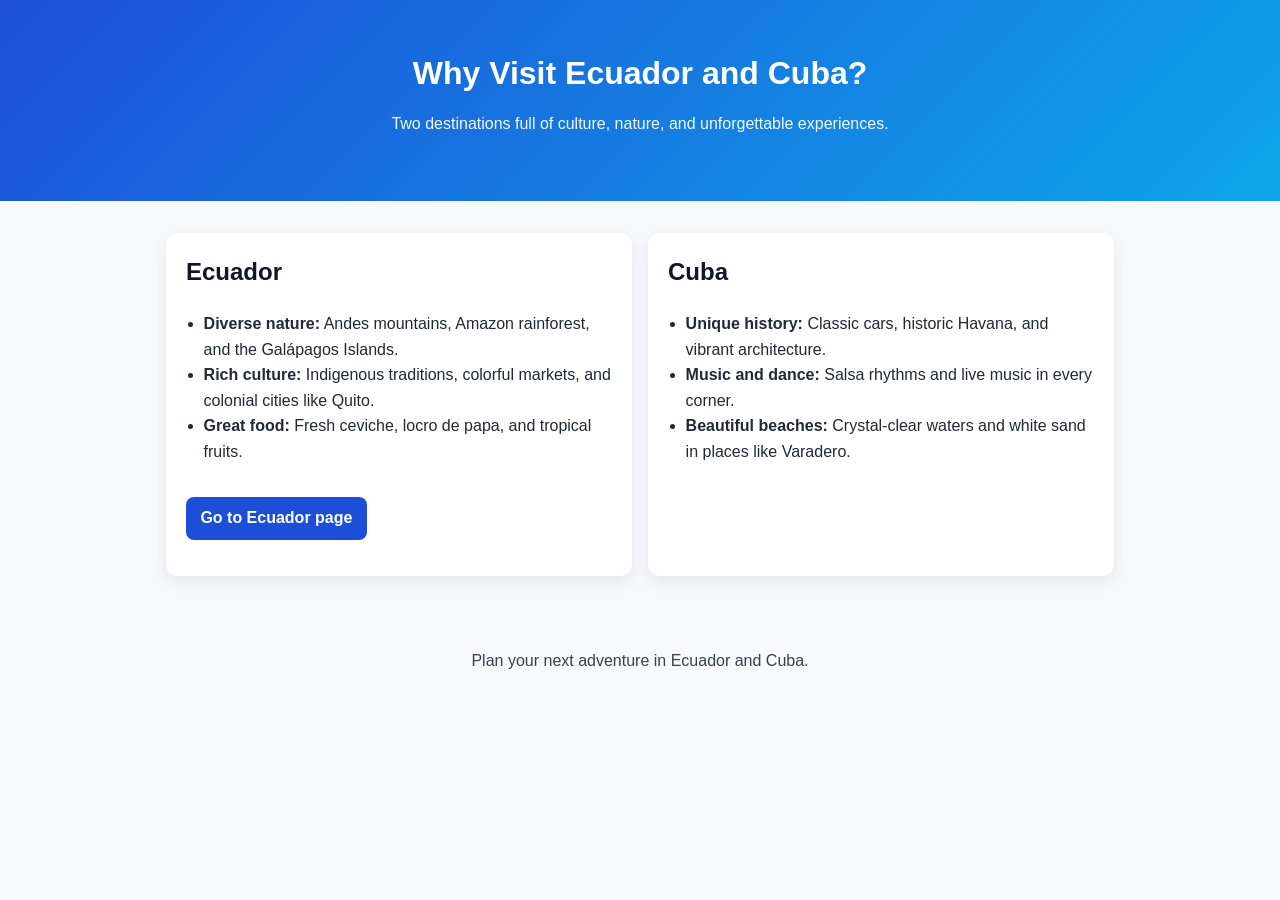
==== index.html @ ef7a4f5d "test" ====
<!DOCTYPE html>
<html lang="en">

<head>
    <meta charset="UTF-8">
    <meta name="viewport" content="width=device-width, initial-scale=1.0">
    <title>Visit Ecuador & Cuba</title>
    <link rel="stylesheet" href="index.css">
</head>

<body>
    <header class="hero">
        <h1>Why Visit Ecuador and Cuba?</h1>
        <p>Two destinations full of culture, nature, and unforgettable experiences.</p>
    </header>

    <main class="container">
        <section class="card">
            <h2>Ecuador</h2>
            <ul>
                <li><strong>Diverse nature:</strong> Andes mountains, Amazon rainforest, and the Galápagos Islands.</li>
                <li><strong>Rich culture:</strong> Indigenous traditions, colorful markets, and colonial cities like
                    Quito.</li>
                <li><strong>Great food:</strong> Fresh ceviche, locro de papa, and tropical fruits.</li>
            </ul>
            <p><a class="page-link" href="../Ecuador/ecuador.html">Go to Ecuador page</a></p>
        </section>

        <section class="card">
            <h2>Cuba</h2>
            <ul>
                <li><strong>Unique history:</strong> Classic cars, historic Havana, and vibrant architecture.</li>
                <li><strong>Music and dance:</strong> Salsa rhythms and live music in every corner.</li>
                <li><strong>Beautiful beaches:</strong> Crystal-clear waters and white sand in places like Varadero.
                </li>
            </ul>
        </section>
    </main>

    <footer>
        <p>Plan your next adventure in Ecuador and Cuba.</p>
    </footer>
</body>

</html>
---- index.css ----
:root {
	color-scheme: light;
}

* {
	box-sizing: border-box;
}

body {
	margin: 0;
	font-family: Arial, sans-serif;
	background: #f7f9fc;
	color: #1f2937;
	line-height: 1.6;
}

.hero {
	background: linear-gradient(135deg, #1d4ed8, #0ea5e9);
	color: #ffffff;
	text-align: center;
	padding: 3rem 1rem;
}

.hero h1 {
	margin: 0;
	font-size: 2rem;
}

.hero p {
	margin-top: 0.75rem;
	opacity: 0.95;
}

.container {
	max-width: 980px;
	margin: 2rem auto;
	padding: 0 1rem;
	display: grid;
	gap: 1rem;
	grid-template-columns: repeat(auto-fit, minmax(260px, 1fr));
}

.card {
	background: #ffffff;
	border-radius: 12px;
	padding: 1.25rem;
	box-shadow: 0 6px 16px rgba(0, 0, 0, 0.08);
	transition: transform 0.2s ease, box-shadow 0.2s ease;
}

.card:hover {
	transform: translateY(-3px);
	box-shadow: 0 10px 22px rgba(0, 0, 0, 0.12);
}

.card h2 {
	margin-top: 0;
	color: #0f172a;
}

.card ul {
	margin: 0;
	padding-left: 1.1rem;
}

.page-link {
	display: inline-block;
	margin-top: 1rem;
	padding: 0.55rem 0.9rem;
	background: #1d4ed8;
	color: #ffffff;
	text-decoration: none;
	border-radius: 8px;
	font-weight: 600;
	transition: background-color 0.2s ease, transform 0.2s ease, box-shadow 0.2s ease;
}

.page-link:hover {
	background: #1e40af;
	transform: translateY(-2px);
	box-shadow: 0 8px 14px rgba(30, 64, 175, 0.3);
}

footer {
	text-align: center;
	padding: 1.5rem 1rem 2rem;
	color: #334155;
}
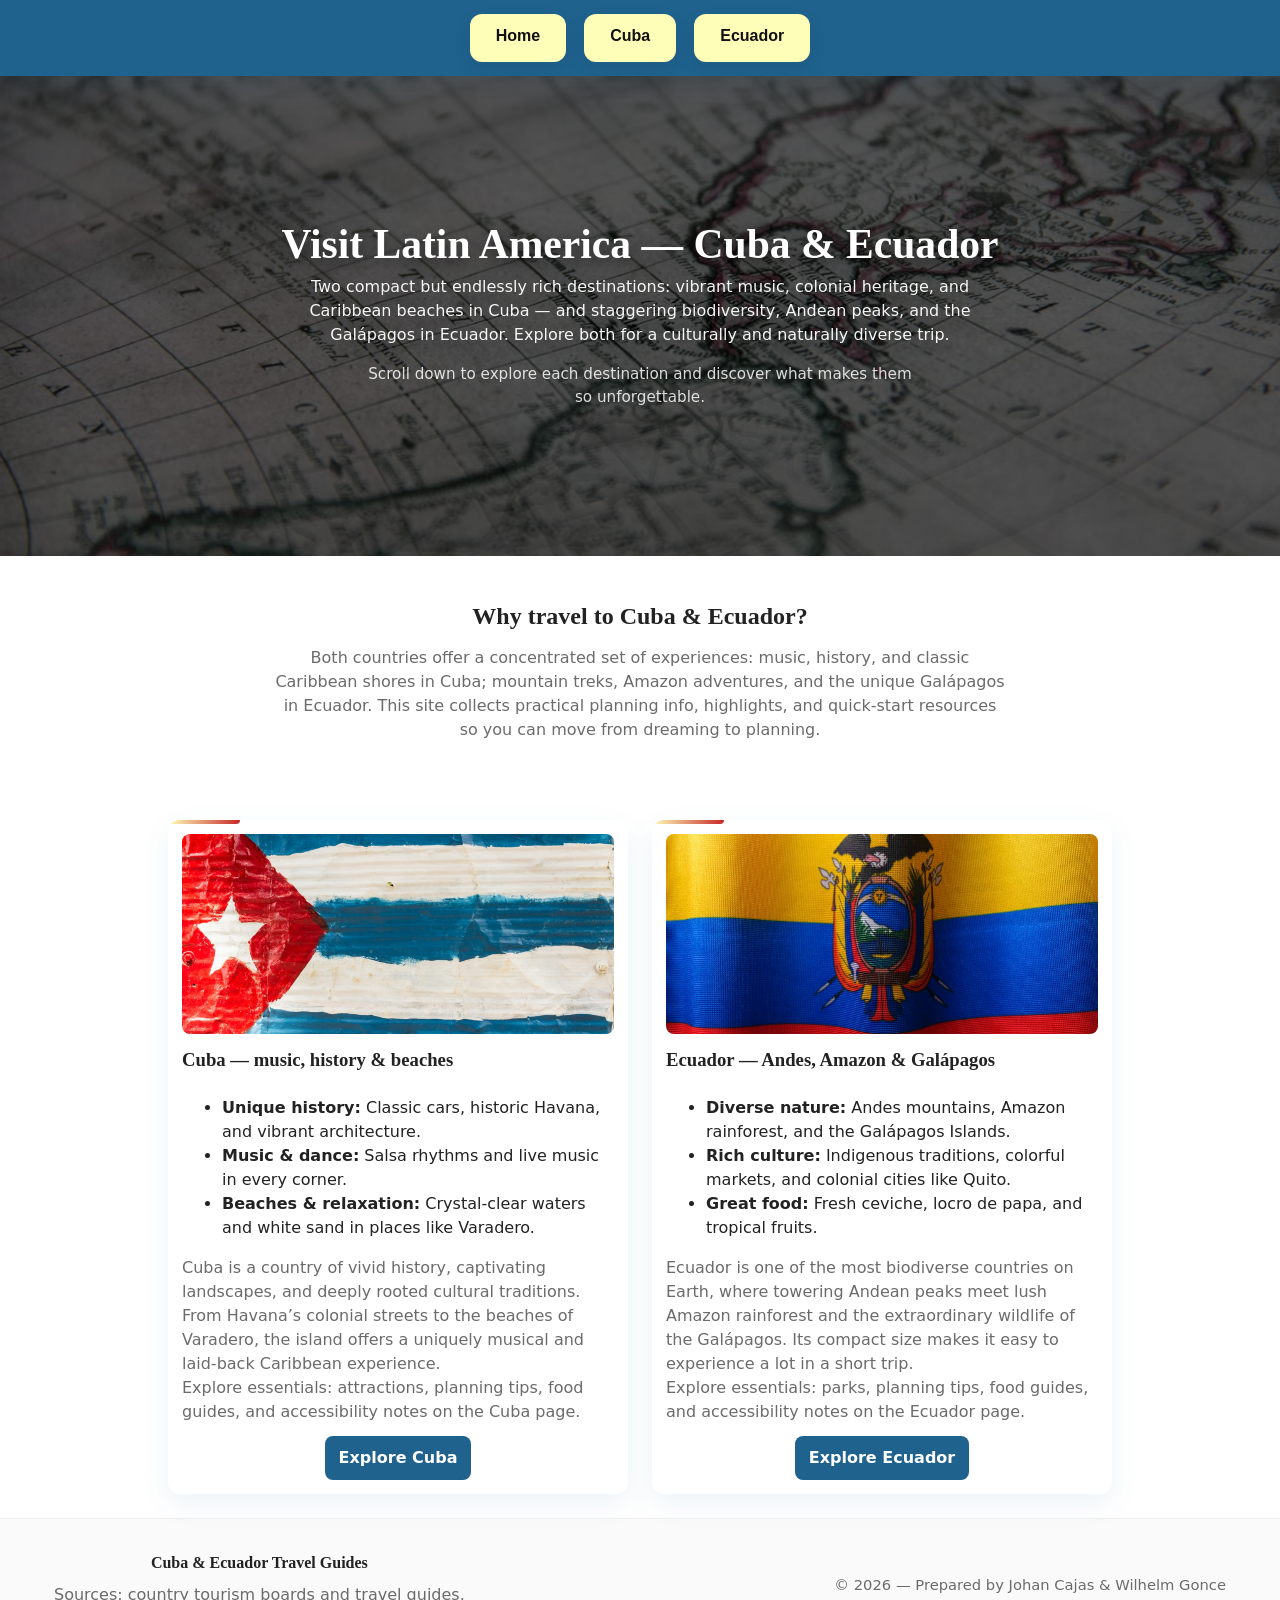
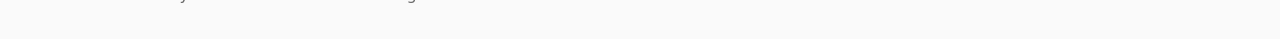
==== commit 868c9b96: "aaaaaaaa" ====
--- a/index.html
+++ b/index.html
@@ -1,45 +1,507 @@
-<!DOCTYPE html>
+<!doctype html>
 <html lang="en">
-
-<head>
-    <meta charset="UTF-8">
-    <meta name="viewport" content="width=device-width, initial-scale=1.0">
-    <title>Visit Ecuador & Cuba</title>
-    <link rel="stylesheet" href="index.css">
-</head>
-
-<body>
-    <header class="hero">
-        <h1>Why Visit Ecuador and Cuba?</h1>
-        <p>Two destinations full of culture, nature, and unforgettable experiences.</p>
+  <head>
+    <meta charset="utf-8" />
+    <meta name="viewport" content="width=device-width,initial-scale=1" />
+    <title>Visit Latin America — Cuba & Ecuador</title>
+    <meta
+      name="description"
+      content="Landing page for travel guides to Cuba and Ecuador — highlights, reasons to visit, and quick links."
+    />
+    <link
+      href="https://fonts.googleapis.com/css2?family=Montserrat:wght@600;700&family=Inter:wght@400;600&display=swap"
+      rel="stylesheet"
+    />
+    <style>
+      /* THEME: edit here to update colors site-wide */
+      :root {
+        --blue: #1f628e; /* header & main accent */
+        --blue-dark: #0c6980;
+        --blue-light: rgba(31, 98, 142, 0.12);
+
+        --red: #c62828; /* hover / secondary accent */
+        --yellow: #fffeb8; /* button highlight */
+
+        --bg: #ffffff;
+        --text: #222222;
+        --muted: #6b6b6b;
+
+        --radius: 12px;
+        --content-max: 1200px;
+        --shadow-blue: 0 10px 30px rgba(31, 98, 142, 0.08);
+        --shadow-red: 0 10px 30px rgba(198, 40, 40, 0.06);
+      }
+
+      /* Reset & base */
+      * {
+        box-sizing: border-box;
+      }
+      html,
+      body {
+        height: 100%;
+      }
+      body {
+        margin: 0;
+        font-family:
+          Inter,
+          system-ui,
+          -apple-system,
+          "Segoe UI",
+          Roboto,
+          Arial;
+        color: var(--text);
+        background: var(--bg);
+        -webkit-font-smoothing: antialiased;
+        -moz-osx-font-smoothing: grayscale;
+        line-height: 1.5;
+      }
+      a {
+        color: var(--blue);
+        text-decoration: none;
+      }
+      a:focus {
+        outline: 3px solid rgba(0, 0, 0, 0.08);
+        outline-offset: 3px;
+      }
+
+      .page-wide {
+        width: 100%;
+      }
+      .content {
+        max-width: var(--content-max);
+        margin: 0 auto;
+        padding: 14px;
+      }
+
+      .skip {
+        position: absolute;
+        left: -999px;
+      }
+      .skip:focus {
+        left: 0.75rem;
+        top: 0.75rem;
+        padding: 0.45rem 0.6rem;
+        background: #000;
+        color: #fff;
+        border-radius: 6px;
+        z-index: 1000;
+      }
+
+      /* Header (matches country pages) */
+      header.page-wide {
+        position: sticky;
+        top: 0;
+        z-index: 20;
+        background: var(--blue);
+        color: #fff;
+        box-shadow: var(--shadow-blue);
+      }
+      .nav {
+        display: flex;
+        justify-content: center;
+        gap: 18px;
+        padding: 14px 8px;
+      }
+      .nav a {
+        display: inline-block;
+        padding: 14px 26px;
+        border-radius: 12px;
+        font-family: Montserrat, sans-serif;
+        font-weight: 700;
+        color: #111;
+        background: var(--yellow);
+        transition: all 0.18s ease;
+        min-height: 48px;
+        line-height: 1;
+        box-shadow: 0 6px 18px rgba(0, 0, 0, 0.08);
+      }
+      .nav a:hover,
+      .nav a:focus {
+        background: var(--red);
+        color: #fff;
+        transform: translateY(-3px);
+        box-shadow: 0 10px 24px rgba(0, 0, 0, 0.12);
+      }
+
+      /* HERO */
+      .hero.page-wide {
+        position: relative;
+        overflow: hidden;
+        background: #000;
+      }
+      .hero-media {
+        width: 100%;
+        height: 480px;
+        object-fit: cover;
+        display: block;
+        filter: brightness(0.45) saturate(0.95);
+      }
+      .hero .overlay {
+        position: absolute;
+        inset: 0;
+        display: flex;
+        align-items: center;
+        justify-content: center;
+        padding: 24px;
+      }
+      .hero .copy {
+        max-width: 980px;
+        text-align: center;
+        color: #fff;
+      }
+      .hero h1 {
+        font-family: Montserrat;
+        font-size: clamp(1.8rem, 3.6vw, 2.6rem);
+        margin: 0 0 8px 0;
+        line-height: 1.05;
+        text-shadow: 0 6px 18px rgba(0, 0, 0, 0.6);
+      }
+      .hero p.lead {
+        margin: 0;
+        color: rgba(255, 255, 255, 0.95);
+        font-size: 1rem;
+        max-width: 70ch;
+        margin-left: auto;
+        margin-right: auto;
+        text-shadow: 0 6px 18px rgba(0, 0, 0, 0.45);
+      }
+      .hero .cta {
+        margin-top: 14px;
+        display: flex;
+        gap: 12px;
+        justify-content: center;
+        flex-wrap: wrap;
+      }
+      .btn {
+        display: inline-block;
+        padding: 10px 18px;
+        border-radius: 8px;
+        background: var(--yellow);
+        color: #111;
+        font-weight: 700;
+        text-decoration: none;
+      }
+
+      .hero-note {
+        margin: 16px auto 0;
+        max-width: 560px;
+        font-size: 0.95rem;
+        color: rgba(255, 255, 255, 0.88);
+        opacity: 0.95;
+      }
+
+      .hero::before {
+        content: "";
+        position: absolute;
+        inset: 0;
+        background:
+          radial-gradient(
+            circle at 25% 20%,
+            rgba(255, 254, 184, 0.35),
+            transparent 55%
+          ),
+          radial-gradient(
+            circle at 75% 80%,
+            rgba(198, 40, 40, 0.25),
+            transparent 55%
+          );
+        pointer-events: none;
+        mix-blend-mode: screen;
+      }
+
+      @media (max-width: 640px) {
+        .hero-media {
+          height: 340px;
+        }
+        .hero h1 {
+          font-size: 1.4rem;
+        }
+        .hero p.lead {
+          font-size: 0.95rem;
+        }
+      }
+
+      /* Intro */
+      .intro {
+        padding: 28px 12px;
+        text-align: center;
+      }
+      .intro h2 {
+        font-family: Montserrat;
+        margin: 0 0 8px 0;
+      }
+      .intro p {
+        max-width: 72ch;
+        margin: 12px auto;
+        color: var(--muted);
+      }
+
+      /* Country summary cards */
+      .cards {
+        display: grid;
+        grid-template-columns: repeat(auto-fit, minmax(360px, 460px));
+        justify-content: center;
+        gap: 24px;
+        padding: 24px 12px;
+      }
+      .country-card {
+        position: relative;
+        background: #fff;
+        border-radius: 12px;
+        padding: 14px;
+        box-shadow: var(--shadow-blue);
+        display: flex;
+        flex-direction: column;
+        overflow: hidden;
+        transition:
+          transform 0.18s ease,
+          box-shadow 0.18s ease;
+      }
+      .country-card::before {
+        content: "";
+        position: absolute;
+        top: 0;
+        left: 0;
+        width: 72px;
+        height: 4px;
+        background: linear-gradient(90deg, var(--yellow), var(--red));
+        border-radius: 0 0 6px 0;
+      }
+      .country-card:hover {
+        transform: translateY(-6px);
+        box-shadow: 0 18px 40px rgba(0, 0, 0, 0.1);
+      }
+      .country-img {
+        width: 100%;
+        height: 200px;
+        object-fit: cover;
+        border-radius: 8px;
+      }
+      .country-card h3 {
+        margin: 12px 0 6px 0;
+        font-family: Montserrat;
+      }
+      .country-card p {
+        margin: 0;
+        color: var(--muted);
+        flex: 1;
+      }
+      .country-card .actions {
+        margin-top: 12px;
+        display: flex;
+        gap: 10px;
+        align-items: center;
+        justify-content: center;
+      }
+      .link-btn {
+        padding: 10px 14px;
+        border-radius: 8px;
+        background: var(--blue);
+        color: #fff;
+        font-weight: 700;
+        text-decoration: none;
+        display: inline-block;
+        transition:
+          transform 0.18s ease,
+          box-shadow 0.18s ease,
+          background 0.18s ease;
+      }
+      .link-btn:hover,
+      .link-btn:focus {
+        background: var(--red);
+        box-shadow: 0 10px 18px rgba(0, 0, 0, 0.14);
+        transform: translateY(-2px);
+      }
+
+      /* Footer (same style) */
+      footer.page-wide {
+        background: #fafafa;
+        border-top: 1px solid #eee;
+        padding: 18px 0;
+      }
+      footer .content {
+        display: flex;
+        flex-wrap: wrap;
+        justify-content: space-between;
+        gap: 12px;
+        align-items: center;
+      }
+      footer small {
+        color: var(--muted);
+      }
+
+      /* responsive */
+      @media (max-width: 860px) {
+        .cards {
+          grid-template-columns: 1fr;
+        }
+        .nav {
+          gap: 12px;
+          padding: 12px;
+        }
+      }
+    </style>
+  </head>
+  <body>
+    <a class="skip" href="#main">Skip to content</a>
+
+    <!-- Header (shared) -->
+    <header class="page-wide" role="banner">
+      <div class="nav">
+        <a href="index.html" aria-current="page">Home</a>
+        <a href="cuba.html">Cuba</a>
+        <a href="ecuador.html">Ecuador</a>
+      </div>
     </header>
 
-    <main class="container">
-        <section class="card">
-            <h2>Ecuador</h2>
-            <ul>
-                <li><strong>Diverse nature:</strong> Andes mountains, Amazon rainforest, and the Galápagos Islands.</li>
-                <li><strong>Rich culture:</strong> Indigenous traditions, colorful markets, and colonial cities like
-                    Quito.</li>
-                <li><strong>Great food:</strong> Fresh ceviche, locro de papa, and tropical fruits.</li>
-            </ul>
-            <p><a class="page-link" href="../Ecuador/ecuador.html">Go to Ecuador page</a></p>
-        </section>
-
-        <section class="card">
-            <h2>Cuba</h2>
-            <ul>
-                <li><strong>Unique history:</strong> Classic cars, historic Havana, and vibrant architecture.</li>
-                <li><strong>Music and dance:</strong> Salsa rhythms and live music in every corner.</li>
-                <li><strong>Beautiful beaches:</strong> Crystal-clear waters and white sand in places like Varadero.
-                </li>
-            </ul>
-        </section>
-    </main>
-
-    <footer>
-        <p>Plan your next adventure in Ecuador and Cuba.</p>
+    <!-- Hero -->
+    <section class="hero page-wide" aria-label="Hero">
+      <img
+        class="hero-media"
+        src="Ecuador/latinamerica.jpg"
+        alt="Sunset over coastal town and mountains"
+        loading="lazy"
+      />
+      <div class="overlay">
+        <div class="copy content" role="main" id="main">
+          <h1>Visit Latin America — Cuba & Ecuador</h1>
+          <p class="lead">
+            Two compact but endlessly rich destinations: vibrant music, colonial
+            heritage, and Caribbean beaches in Cuba — and staggering
+            biodiversity, Andean peaks, and the Galápagos in Ecuador. Explore
+            both for a culturally and naturally diverse trip.
+          </p>
+          <p class="hero-note">
+            Scroll down to explore each destination and discover what makes them
+            so unforgettable.
+          </p>
+        </div>
+      </div>
+    </section>
+
+    <!-- short intro -->
+    <section class="intro page-wide" aria-labelledby="intro-head">
+      <div class="content">
+        <h2 id="intro-head">Why travel to Cuba & Ecuador?</h2>
+        <p>
+          Both countries offer a concentrated set of experiences: music,
+          history, and classic Caribbean shores in Cuba; mountain treks, Amazon
+          adventures, and the unique Galápagos in Ecuador. This site collects
+          practical planning info, highlights, and quick-start resources so you
+          can move from dreaming to planning.
+        </p>
+      </div>
+    </section>
+
+    <!-- Country summaries -->
+    <section class="cards page-wide" aria-label="Country summaries">
+      <article class="country-card content" aria-labelledby="cuba-title">
+        <img
+          class="country-img"
+          src="Cuba/cubaflag.jpg"
+          alt="Colorful street in Old Havana"
+          loading="lazy"
+        />
+        <h3 id="cuba-title">Cuba — music, history & beaches</h3>
+        <ul>
+          <li>
+            <strong>Unique history:</strong> Classic cars, historic Havana, and
+            vibrant architecture.
+          </li>
+          <li>
+            <strong>Music & dance:</strong> Salsa rhythms and live music in
+            every corner.
+          </li>
+          <li>
+            <strong>Beaches & relaxation:</strong> Crystal-clear waters and
+            white sand in places like Varadero.
+          </li>
+        </ul>
+        <p>
+          Cuba is a country of vivid history, captivating landscapes, and deeply
+          rooted cultural traditions. From Havana’s colonial streets to the
+          beaches of Varadero, the island offers a uniquely musical and
+          laid-back Caribbean experience.
+        </p>
+        <p>
+          Explore essentials: attractions, planning tips, food guides, and
+          accessibility notes on the Cuba page.
+        </p>
+        <div class="actions">
+          <a class="link-btn" href="cuba.html">Explore Cuba</a>
+        </div>
+      </article>
+
+      <article class="country-card content" aria-labelledby="ecuador-title">
+        <img
+          class="country-img"
+          src="Ecuador/ecuadorflag.jpg"
+          alt="Andean mountains and colorful market in Ecuador"
+          loading="lazy"
+        />
+        <h3 id="ecuador-title">Ecuador — Andes, Amazon & Galápagos</h3>
+        <ul>
+          <li>
+            <strong>Diverse nature:</strong> Andes mountains, Amazon rainforest,
+            and the Galápagos Islands.
+          </li>
+          <li>
+            <strong>Rich culture:</strong> Indigenous traditions, colorful
+            markets, and colonial cities like Quito.
+          </li>
+          <li>
+            <strong>Great food:</strong> Fresh ceviche, locro de papa, and
+            tropical fruits.
+          </li>
+        </ul>
+        <p>
+          Ecuador is one of the most biodiverse countries on Earth, where
+          towering Andean peaks meet lush Amazon rainforest and the
+          extraordinary wildlife of the Galápagos. Its compact size makes it
+          easy to experience a lot in a short trip.
+        </p>
+        <p>
+          Explore essentials: parks, planning tips, food guides, and
+          accessibility notes on the Ecuador page.
+        </p>
+        <div class="actions">
+          <a class="link-btn" href="ecuador.html">Explore Ecuador</a>
+        </div>
+      </article>
+    </section>
+
+    <!-- Footer (shared) -->
+    <footer class="page-wide" role="contentinfo">
+      <div class="content">
+        <div
+          style="
+            display: flex;
+            flex-direction: column;
+            align-items: center;
+            gap: 8px;
+          "
+        >
+          <div>
+            <strong style="font-family: Montserrat"
+              >Cuba & Ecuador Travel Guides</strong
+            >
+          </div>
+          <div style="color: var(--muted); text-align: center">
+            Sources: country tourism boards and travel guides.
+          </div>
+        </div>
+
+        <div
+          style="
+            margin-top: 12px;
+            text-align: center;
+            color: var(--muted);
+            font-size: 0.92rem;
+          "
+        >
+          © 2026 — Prepared by Johan Cajas &amp; Wilhelm Gonce
+        </div>
+      </div>
     </footer>
-</body>
-
-</html>+  </body>
+</html>
